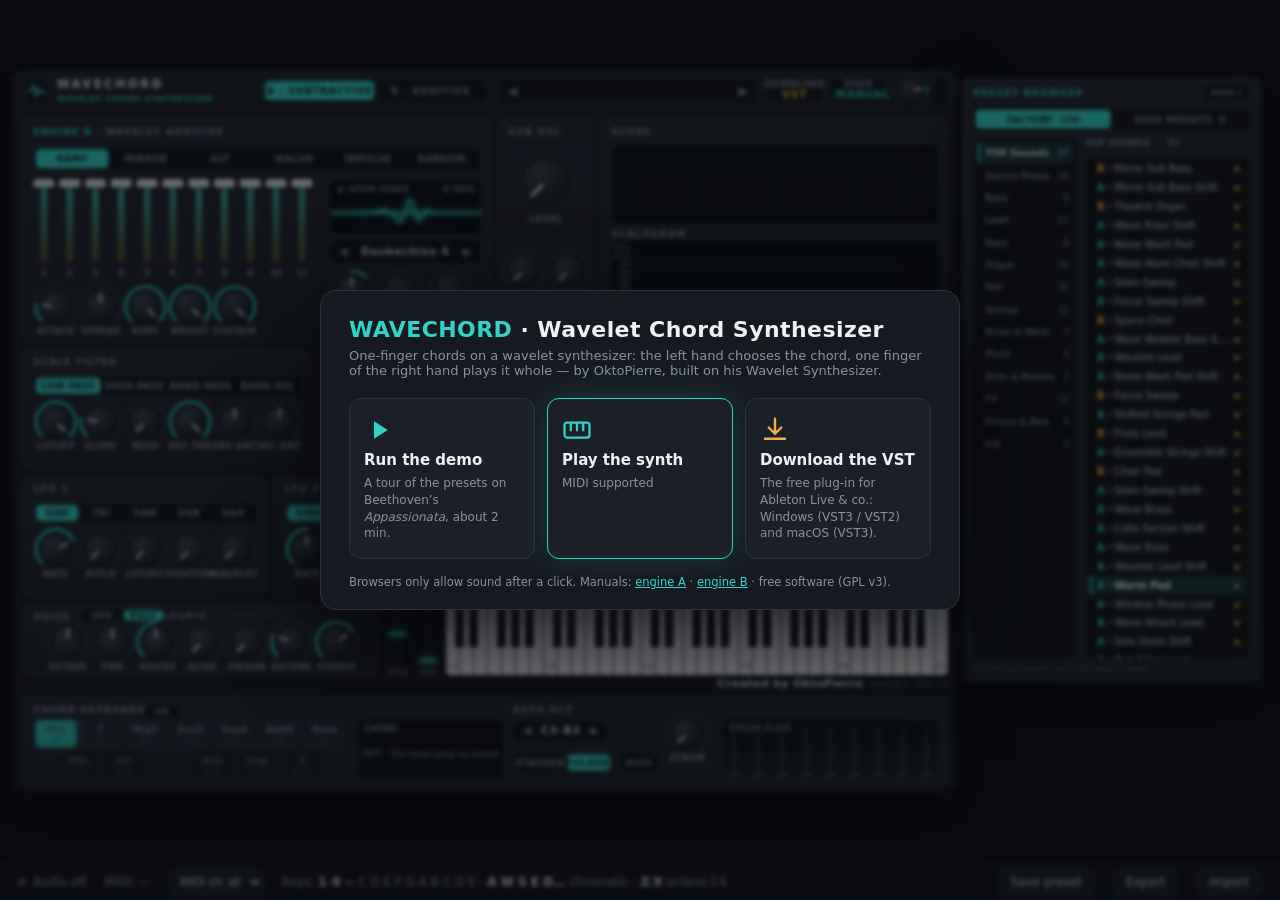
==== index.html @ b52f742f "WaveChord Synth beta 0.1: the Wavelet Synthesizer beta 0.6 with a chord keyboard One-finger chords i" ====
<!doctype html>
<!-- Copyright (C) 2026 Pierre Arnaud GUYOT (OktoPierre). SPDX-License-Identifier: GPL-3.0-or-later -->
<!-- Home page of the GitHub Pages site: opens the web app in web/. -->
<html lang="en">
<head>
<meta charset="utf-8">
<meta name="viewport" content="width=device-width, initial-scale=1">
<title>WaveChord Synth · Wavelet Chord Synthesizer</title>
<meta http-equiv="refresh" content="0; url=web/index.html">
<link rel="canonical" href="web/index.html">
<style>body { background: #0e1014; color: #c9d1d9; font: 15px system-ui, sans-serif; text-align: center; padding-top: 20vh; } a { color: #2fd4c6; }</style>
</head>
<body>
<p><a href="web/index.html">Open the WaveChord Synth</a></p>
</body>
</html>
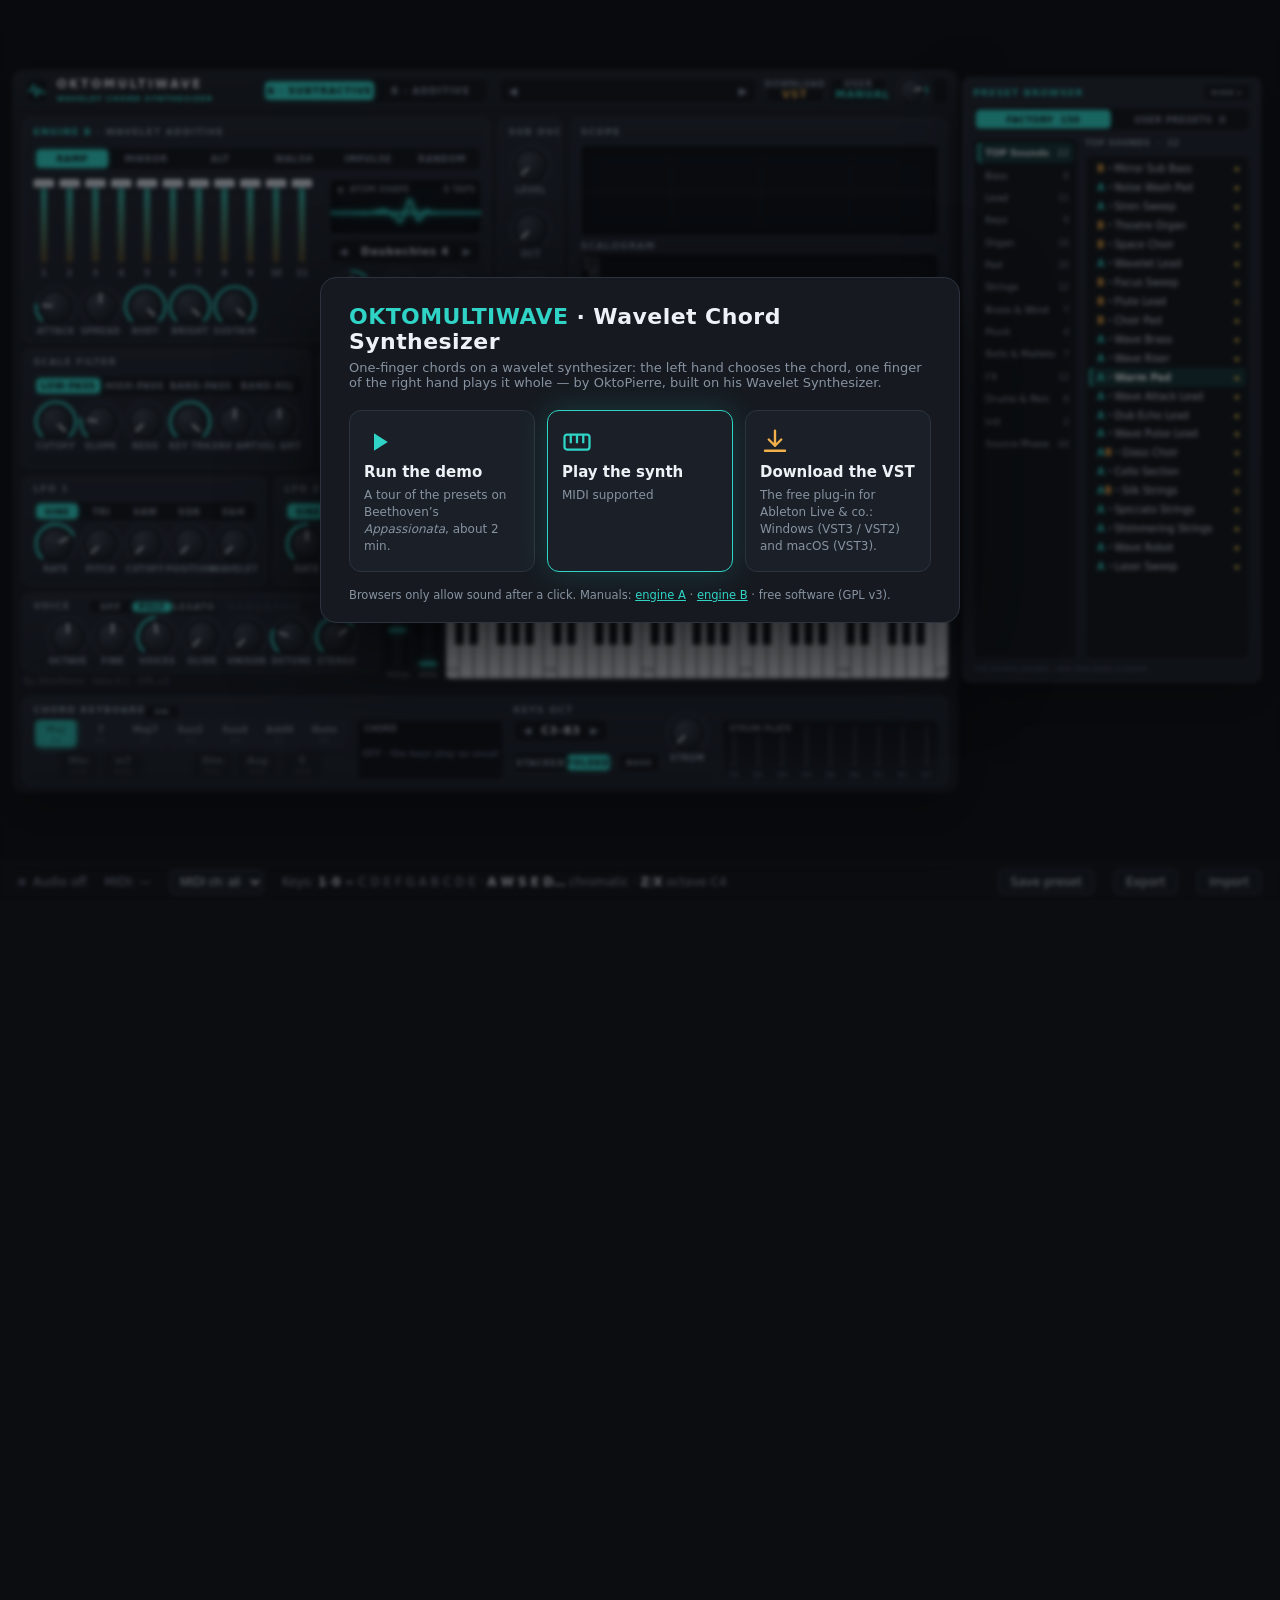
==== commit ef8cace1: "Rebrand to Okto MultiWave Synth: names, class IDs, VST2 ID, storage keys Co-Authored-By: Claude Sonn" ====
--- a/index.html
+++ b/index.html
@@ -5,12 +5,12 @@
 <head>
 <meta charset="utf-8">
 <meta name="viewport" content="width=device-width, initial-scale=1">
-<title>WaveChord Synth · Wavelet Chord Synthesizer</title>
+<title>Okto MultiWave Synth · Wavelet Chord Synthesizer</title>
 <meta http-equiv="refresh" content="0; url=web/index.html">
 <link rel="canonical" href="web/index.html">
 <style>body { background: #0e1014; color: #c9d1d9; font: 15px system-ui, sans-serif; text-align: center; padding-top: 20vh; } a { color: #2fd4c6; }</style>
 </head>
 <body>
-<p><a href="web/index.html">Open the WaveChord Synth</a></p>
+<p><a href="web/index.html">Open the Okto MultiWave Synth</a></p>
 </body>
 </html>
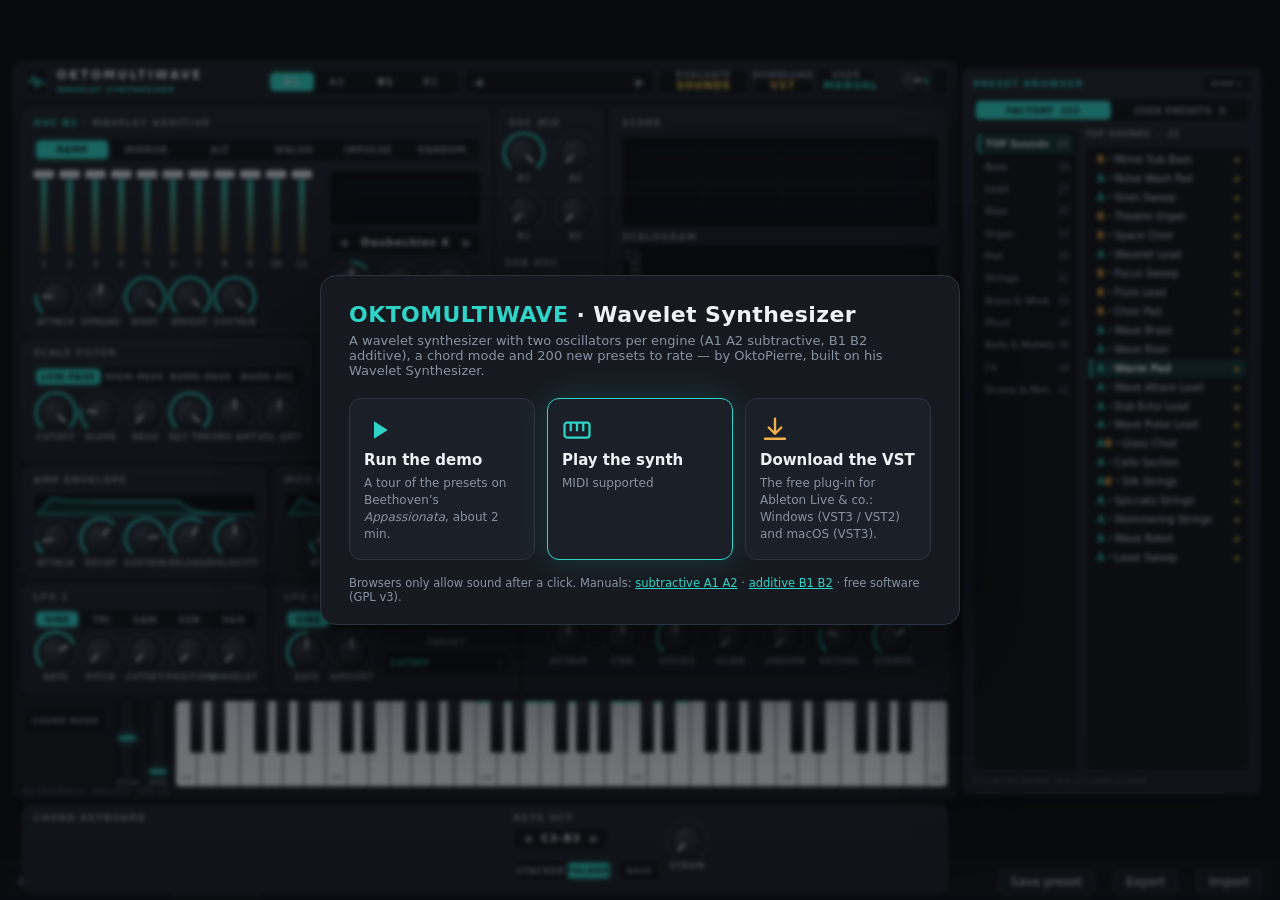
==== commit dfb93caa: "Manuals for four oscillators (new generator), README, release notes, citation, version, tests adapte" ====
--- a/index.html
+++ b/index.html
@@ -5,7 +5,7 @@
 <head>
 <meta charset="utf-8">
 <meta name="viewport" content="width=device-width, initial-scale=1">
-<title>Okto MultiWave Synth · Wavelet Chord Synthesizer</title>
+<title>Okto MultiWave Synth · four-oscillator Wavelet Synthesizer</title>
 <meta http-equiv="refresh" content="0; url=web/index.html">
 <link rel="canonical" href="web/index.html">
 <style>body { background: #0e1014; color: #c9d1d9; font: 15px system-ui, sans-serif; text-align: center; padding-top: 20vh; } a { color: #2fd4c6; }</style>
